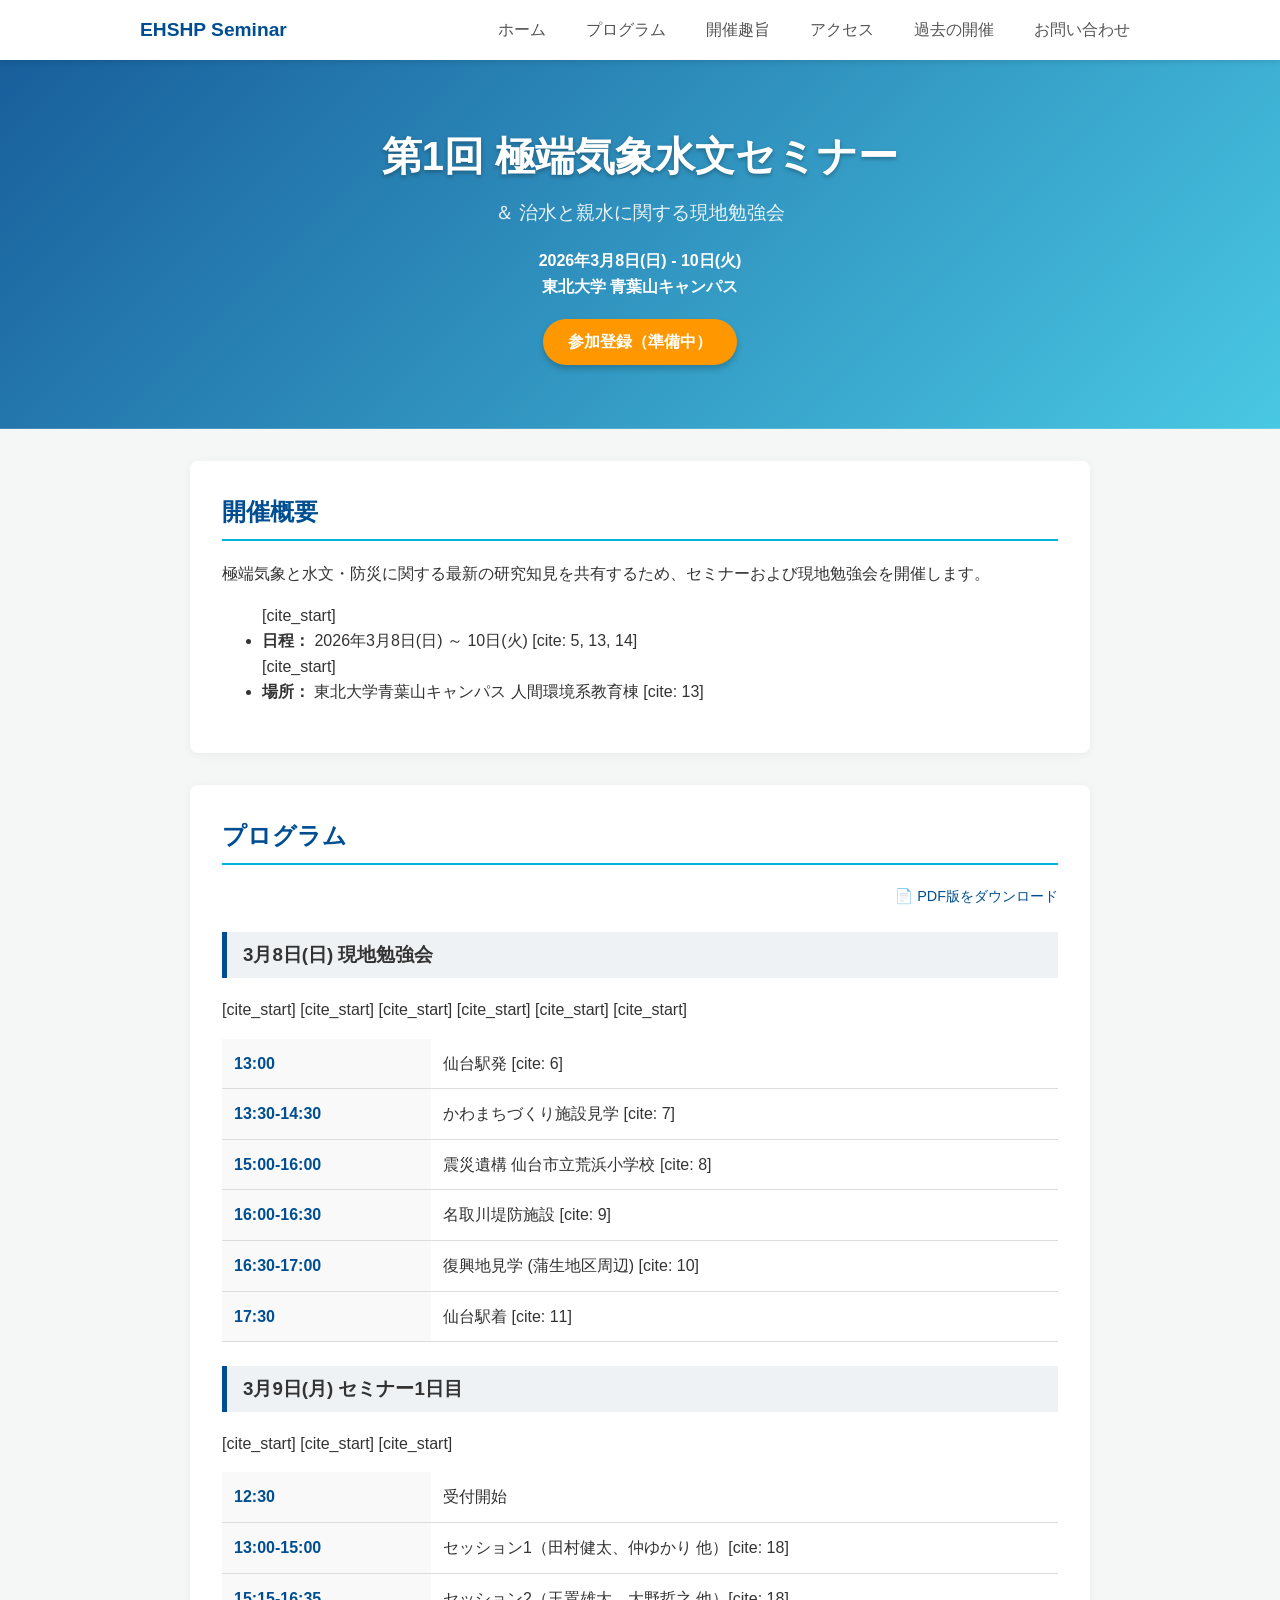
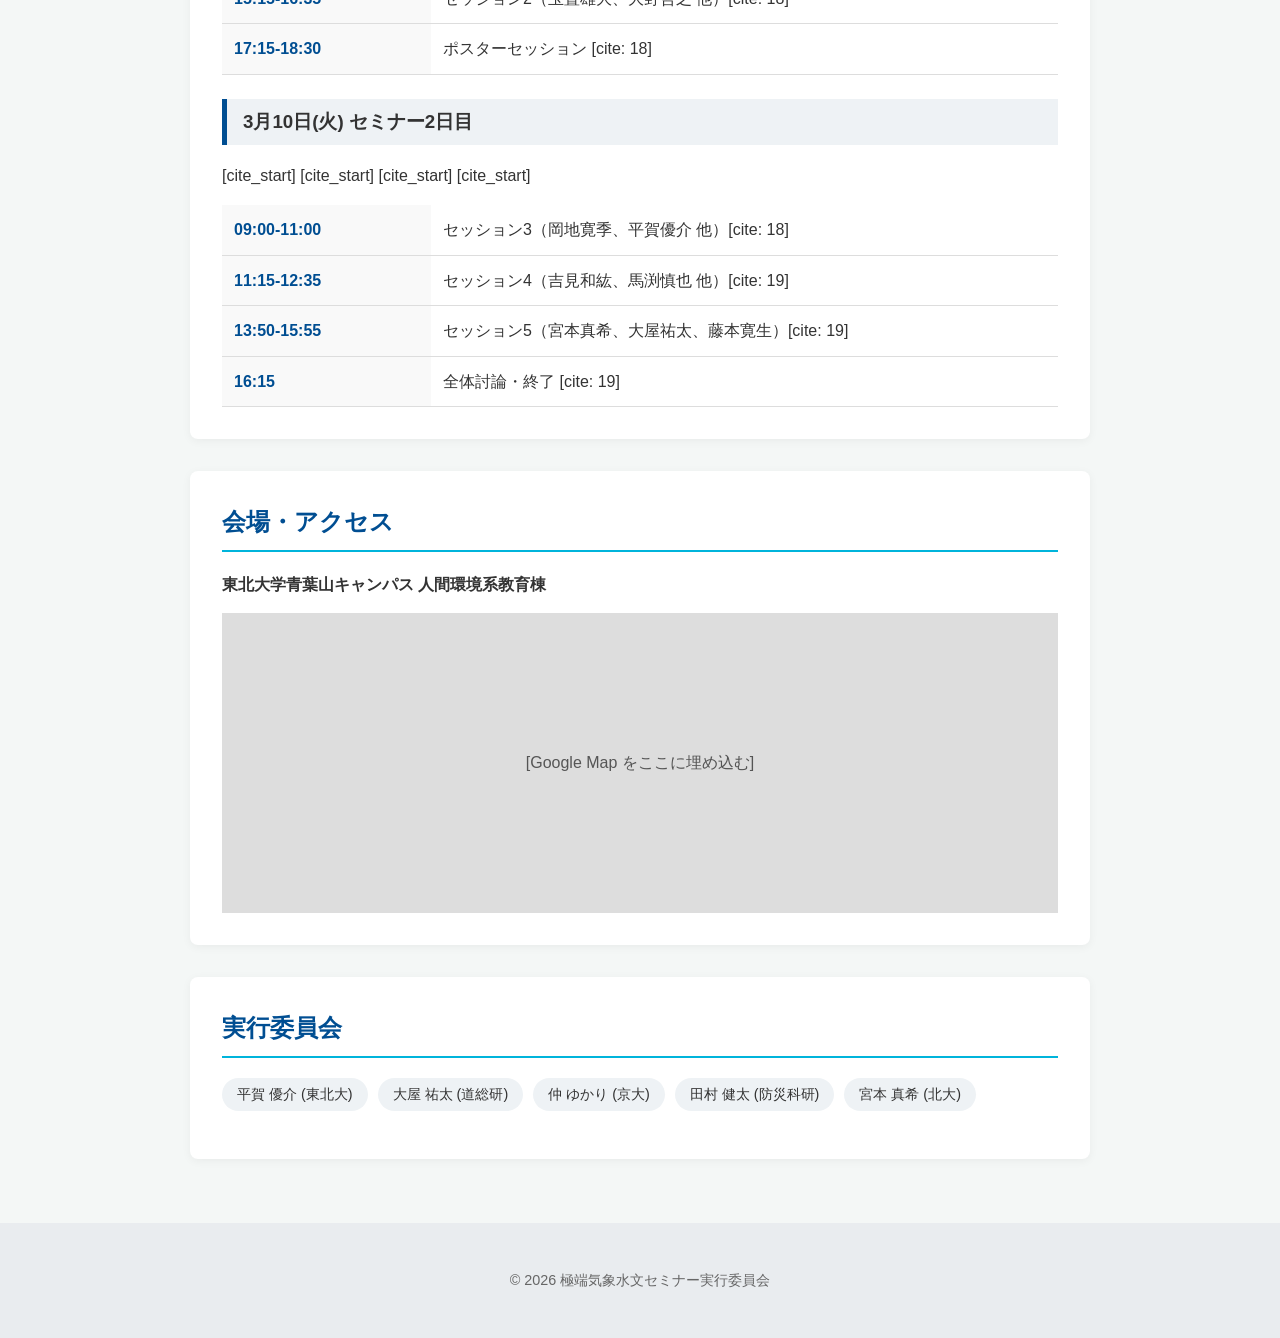
==== index.html @ 2cabe52f "Add files via upload" ====
<!DOCTYPE html>
<html lang="ja">
<head>
    <meta charset="UTF-8">
    <meta name="viewport" content="width=device-width, initial-scale=1.0">
    <title>第1回 極端気象水文セミナー</title>
    <link rel="stylesheet" href="css/style.css">
</head>
<body>

    <nav class="navbar">
        <div class="nav-container">
            <a href="index.html" class="logo">EHSHP Seminar</a>
            <ul class="nav-links">
                <li><a href="index.html">ホーム</a></li>
                <li><a href="#program">プログラム</a></li>
                <li><a href="pages/about.html">開催趣旨</a></li>
                <li><a href="#access">アクセス</a></li>
    		<li><a href="pages/archive.html">過去の開催</a></li> 
		<li><a href="pages/contact.html">お問い合わせ</a></li>
            </ul>
        </div>
    </nav>

    <div class="hero">
        <div class="hero-content">
            <h1>第1回 極端気象水文セミナー</h1>
            <p>＆ 治水と親水に関する現地勉強会</p>
            <div style="margin-top:10px; font-weight:bold;">
                2026年3月8日(日) - 10日(火)<br>
                東北大学 青葉山キャンパス
            </div>
            <a href="#" class="hero-btn">参加登録（準備中）</a>
        </div>
    </div>

    <div class="container">

        <section id="about">
            <h2>開催概要</h2>
            <p>極端気象と水文・防災に関する最新の研究知見を共有するため、セミナーおよび現地勉強会を開催します。</p>
            <ul>
                [cite_start]<li><strong>日程：</strong> 2026年3月8日(日) ～ 10日(火) [cite: 5, 13, 14]</li>
                [cite_start]<li><strong>場所：</strong> 東北大学青葉山キャンパス 人間環境系教育棟 [cite: 13]</li>
            </ul>
        </section>

        <section id="program">
            <h2>プログラム</h2>
            <p style="text-align:right; font-size:0.9rem;"><a href="docs/program.pdf" target="_blank">📄 PDF版をダウンロード</a></p>

            <h3>3月8日(日) 現地勉強会</h3>
            <table class="schedule-table">
                [cite_start]<tr><th>13:00</th><td>仙台駅発 [cite: 6]</td></tr>
                [cite_start]<tr><th>13:30-14:30</th><td>かわまちづくり施設見学 [cite: 7]</td></tr>
                [cite_start]<tr><th>15:00-16:00</th><td>震災遺構 仙台市立荒浜小学校 [cite: 8]</td></tr>
                [cite_start]<tr><th>16:00-16:30</th><td>名取川堤防施設 [cite: 9]</td></tr>
                [cite_start]<tr><th>16:30-17:00</th><td>復興地見学 (蒲生地区周辺) [cite: 10]</td></tr>
                [cite_start]<tr><th>17:30</th><td>仙台駅着 [cite: 11]</td></tr>
            </table>

            <h3>3月9日(月) セミナー1日目</h3>
            <table class="schedule-table">
                <tr><th>12:30</th><td>受付開始</td></tr>
                [cite_start]<tr><th>13:00-15:00</th><td>セッション1（田村健太、仲ゆかり 他）[cite: 18]</td></tr>
                [cite_start]<tr><th>15:15-16:35</th><td>セッション2（玉置雄大、大野哲之 他）[cite: 18]</td></tr>
                [cite_start]<tr><th>17:15-18:30</th><td>ポスターセッション [cite: 18]</td></tr>
            </table>

            <h3>3月10日(火) セミナー2日目</h3>
            <table class="schedule-table">
                [cite_start]<tr><th>09:00-11:00</th><td>セッション3（岡地寛季、平賀優介 他）[cite: 18]</td></tr>
                [cite_start]<tr><th>11:15-12:35</th><td>セッション4（吉見和紘、馬渕慎也 他）[cite: 19]</td></tr>
                [cite_start]<tr><th>13:50-15:55</th><td>セッション5（宮本真希、大屋祐太、藤本寛生）[cite: 19]</td></tr>
                [cite_start]<tr><th>16:15</th><td>全体討論・終了 [cite: 19]</td></tr>
            </table>
        </section>

        <section id="access">
            <h2>会場・アクセス</h2>
            <p><strong>東北大学青葉山キャンパス 人間環境系教育棟</strong></p>
            <div style="background:#ddd; height:300px; display:flex; align-items:center; justify-content:center; color:#555;">
                [Google Map をここに埋め込む]
            </div>
        </section>

        <section id="committee">
            <h2>実行委員会</h2>
            <ul class="committee-list">
                <li>平賀 優介 (東北大)</li>
                <li>大屋 祐太 (道総研)</li>
                <li>仲 ゆかり (京大)</li>
                <li>田村 健太 (防災科研)</li>
                <li>宮本 真希 (北大)</li>
            </ul>
        </section>

    </div>

    <footer>
        <p>&copy; 2026 極端気象水文セミナー実行委員会</p>
    </footer>

</body>
</html>
---- css/style.css ----
@charset "UTF-8";

/* --- 基本設定 (Variables) --- */
:root {
    --primary-color: #004e92; /* 濃い青 */
    --accent-color: #00b4db;  /* 水色 */
    --bg-color: #f4f7f6;      /* 背景グレー */
    --text-color: #333;
    --white: #ffffff;
    --nav-bg: #ffffff;
}

body {
    font-family: "Helvetica Neue", Arial, "Hiragino Kaku Gothic ProN", "Hiragino Sans", Meiryo, sans-serif;
    line-height: 1.6;
    color: var(--text-color);
    background-color: var(--bg-color);
    margin: 0;
    padding: 0;
}

a { color: var(--primary-color); text-decoration: none; transition: 0.3s; }
a:hover { opacity: 0.7; }

/* --- ナビゲーションバー --- */
.navbar {
    background-color: var(--nav-bg);
    box-shadow: 0 2px 5px rgba(0,0,0,0.1);
    position: sticky; /* スクロールしても上についてくる */
    top: 0;
    z-index: 1000;
    padding: 0 1rem;
}
.nav-container {
    max-width: 1000px;
    margin: 0 auto;
    display: flex;
    justify-content: space-between;
    align-items: center;
    height: 60px;
}
.logo {
    font-weight: bold;
    font-size: 1.2rem;
    color: var(--primary-color);
}
.nav-links {
    list-style: none;
    display: flex;
    gap: 20px;
    margin: 0;
    padding: 0;
}
.nav-links li a {
    color: #555;
    font-weight: 500;
    padding: 5px 10px;
}
.nav-links li a:hover {
    color: var(--primary-color);
    background-color: #f0f0f0;
    border-radius: 4px;
}

/* --- ヒーローセクション (トップ画像) --- */
.hero {
    /* 画像がない時はグラデーション、ある時は画像を重ねる設定 */
    background: linear-gradient(135deg, rgba(0,78,146,0.9), rgba(0,180,219,0.7)), url('../images/hero-bg.jpg');
    background-size: cover;
    background-position: center;
    color: var(--white);
    padding: 4rem 1rem;
    text-align: center;
    margin-bottom: 2rem;
}
.hero h1 {
    margin: 0;
    font-size: 2.5rem;
    text-shadow: 0 2px 4px rgba(0,0,0,0.3);
}
.hero p {
    font-size: 1.2rem;
    margin-top: 10px;
    opacity: 0.9;
}
.hero-btn {
    display: inline-block;
    margin-top: 20px;
    padding: 10px 25px;
    background-color: #ff9800; /* 目立つオレンジ */
    color: white;
    font-weight: bold;
    border-radius: 50px;
    box-shadow: 0 4px 6px rgba(0,0,0,0.2);
}
.hero-btn:hover {
    background-color: #e68900;
    color: white;
    transform: translateY(-2px);
}

/* --- コンテナ (本文幅制限) --- */
.container {
    max-width: 900px;
    margin: 0 auto;
    padding: 0 1rem 2rem 1rem;
}

/* --- セクション共通 --- */
section {
    background: var(--white);
    border-radius: 8px;
    padding: 2rem;
    margin-bottom: 2rem;
    box-shadow: 0 2px 10px rgba(0,0,0,0.05);
}
h2 {
    color: var(--primary-color);
    border-bottom: 2px solid var(--accent-color);
    padding-bottom: 0.5rem;
    margin-top: 0;
}
h3 {
    margin-top: 1.5rem;
    background-color: #eef2f5;
    padding: 0.5rem 1rem;
    border-left: 5px solid var(--primary-color);
}

/* --- テーブル類 --- */
.schedule-table {
    width: 100%;
    border-collapse: collapse;
    margin-top: 1rem;
}
.schedule-table th, .schedule-table td {
    padding: 12px;
    border-bottom: 1px solid #ddd;
    text-align: left;
}
.schedule-table th {
    width: 25%;
    background-color: #f9f9f9;
    color: var(--primary-color);
}
.break-row {
    background-color: #fff8e1;
    text-align: center;
    font-size: 0.9rem;
    color: #8a6d3b;
}
.break-row td { text-align: center; }

/* --- その他リスト --- */
.committee-list {
    display: flex;
    flex-wrap: wrap;
    gap: 10px;
    padding: 0;
    list-style: none;
}
.committee-list li {
    background: #eef2f5;
    padding: 5px 15px;
    border-radius: 20px;
    font-size: 0.9rem;
}

/* --- フッター --- */
footer {
    text-align: center;
    padding: 2rem;
    font-size: 0.9rem;
    color: #666;
    background-color: #e9ecef;
    margin-top: auto;
}

/* --- スマホ対応 --- */
@media (max-width: 600px) {
    .nav-container { flex-direction: column; height: auto; padding: 10px; }
    .nav-links { gap: 10px; flex-wrap: wrap; justify-content: center; margin-top: 10px; }
    .hero h1 { font-size: 1.8rem; }
    .schedule-table th, .schedule-table td { display: block; width: 100%; }
    .schedule-table th { background: transparent; padding-bottom: 0; color: var(--accent-color); }
}
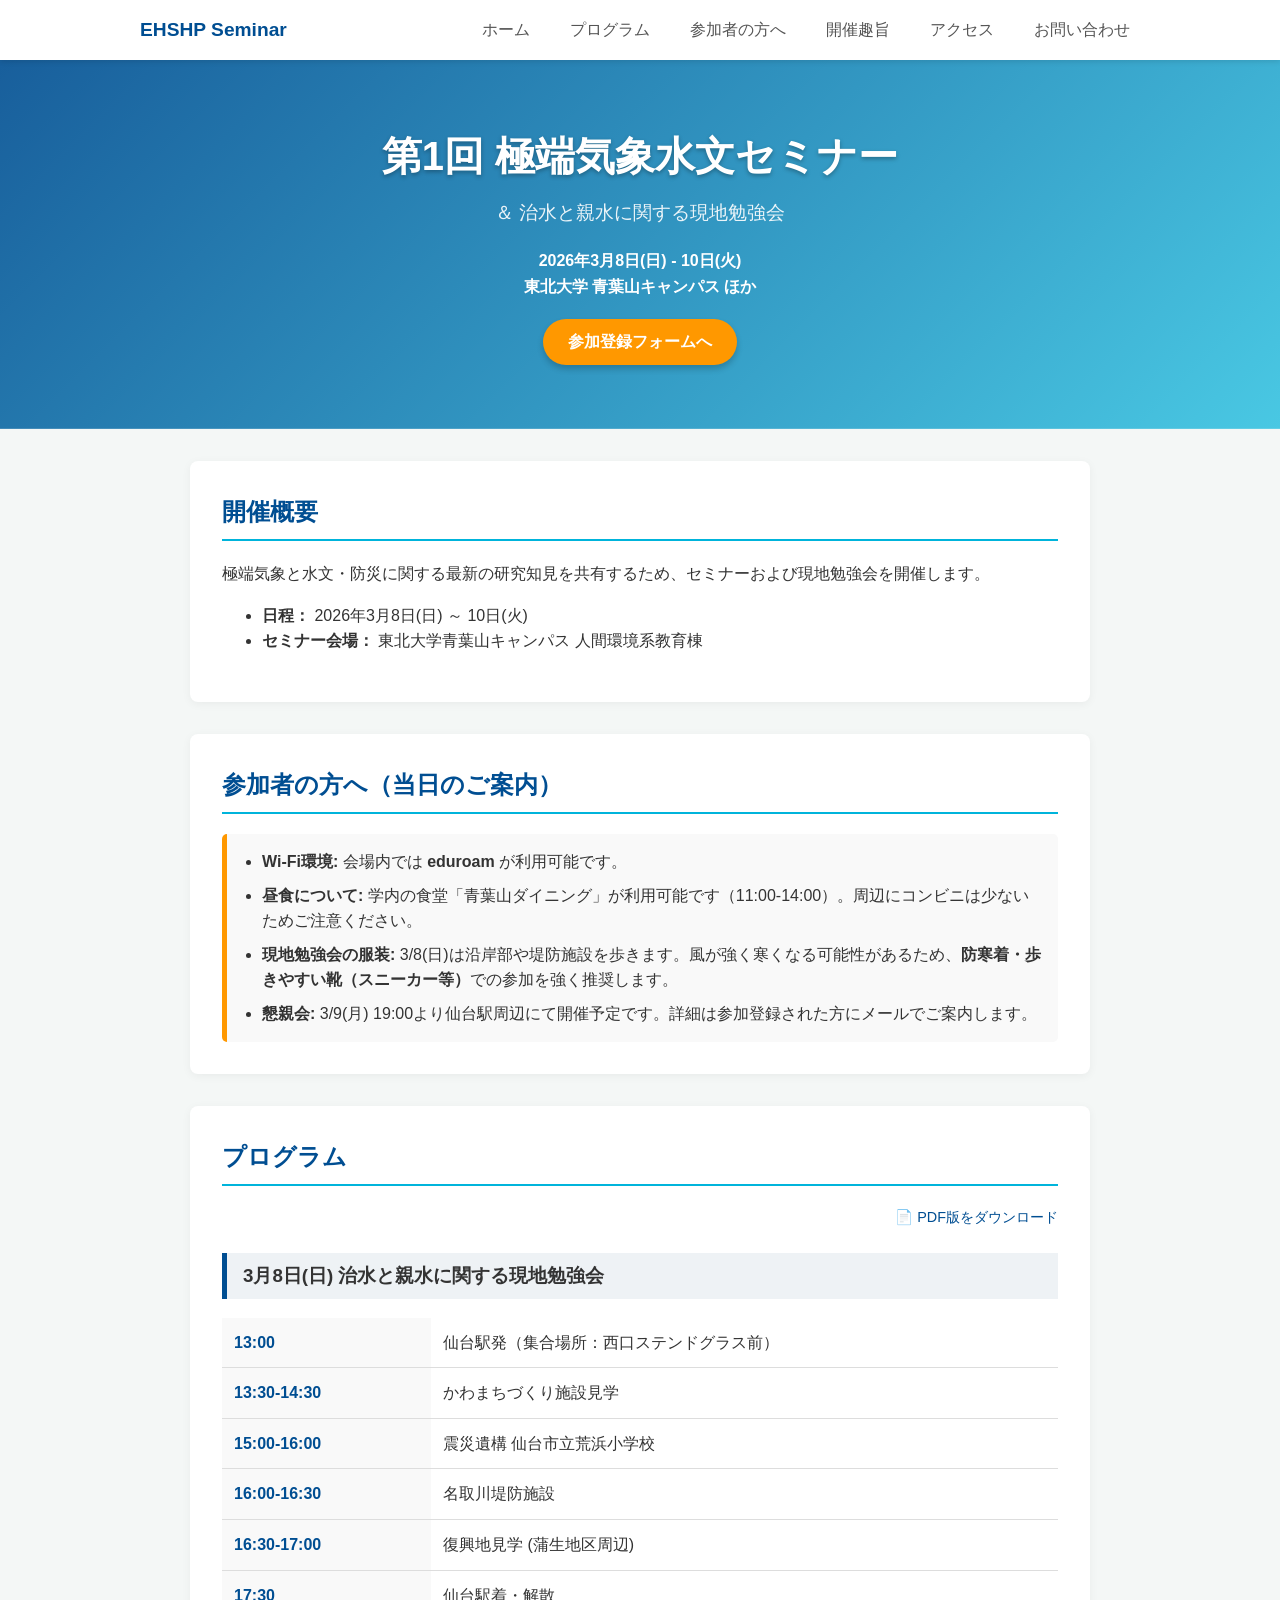
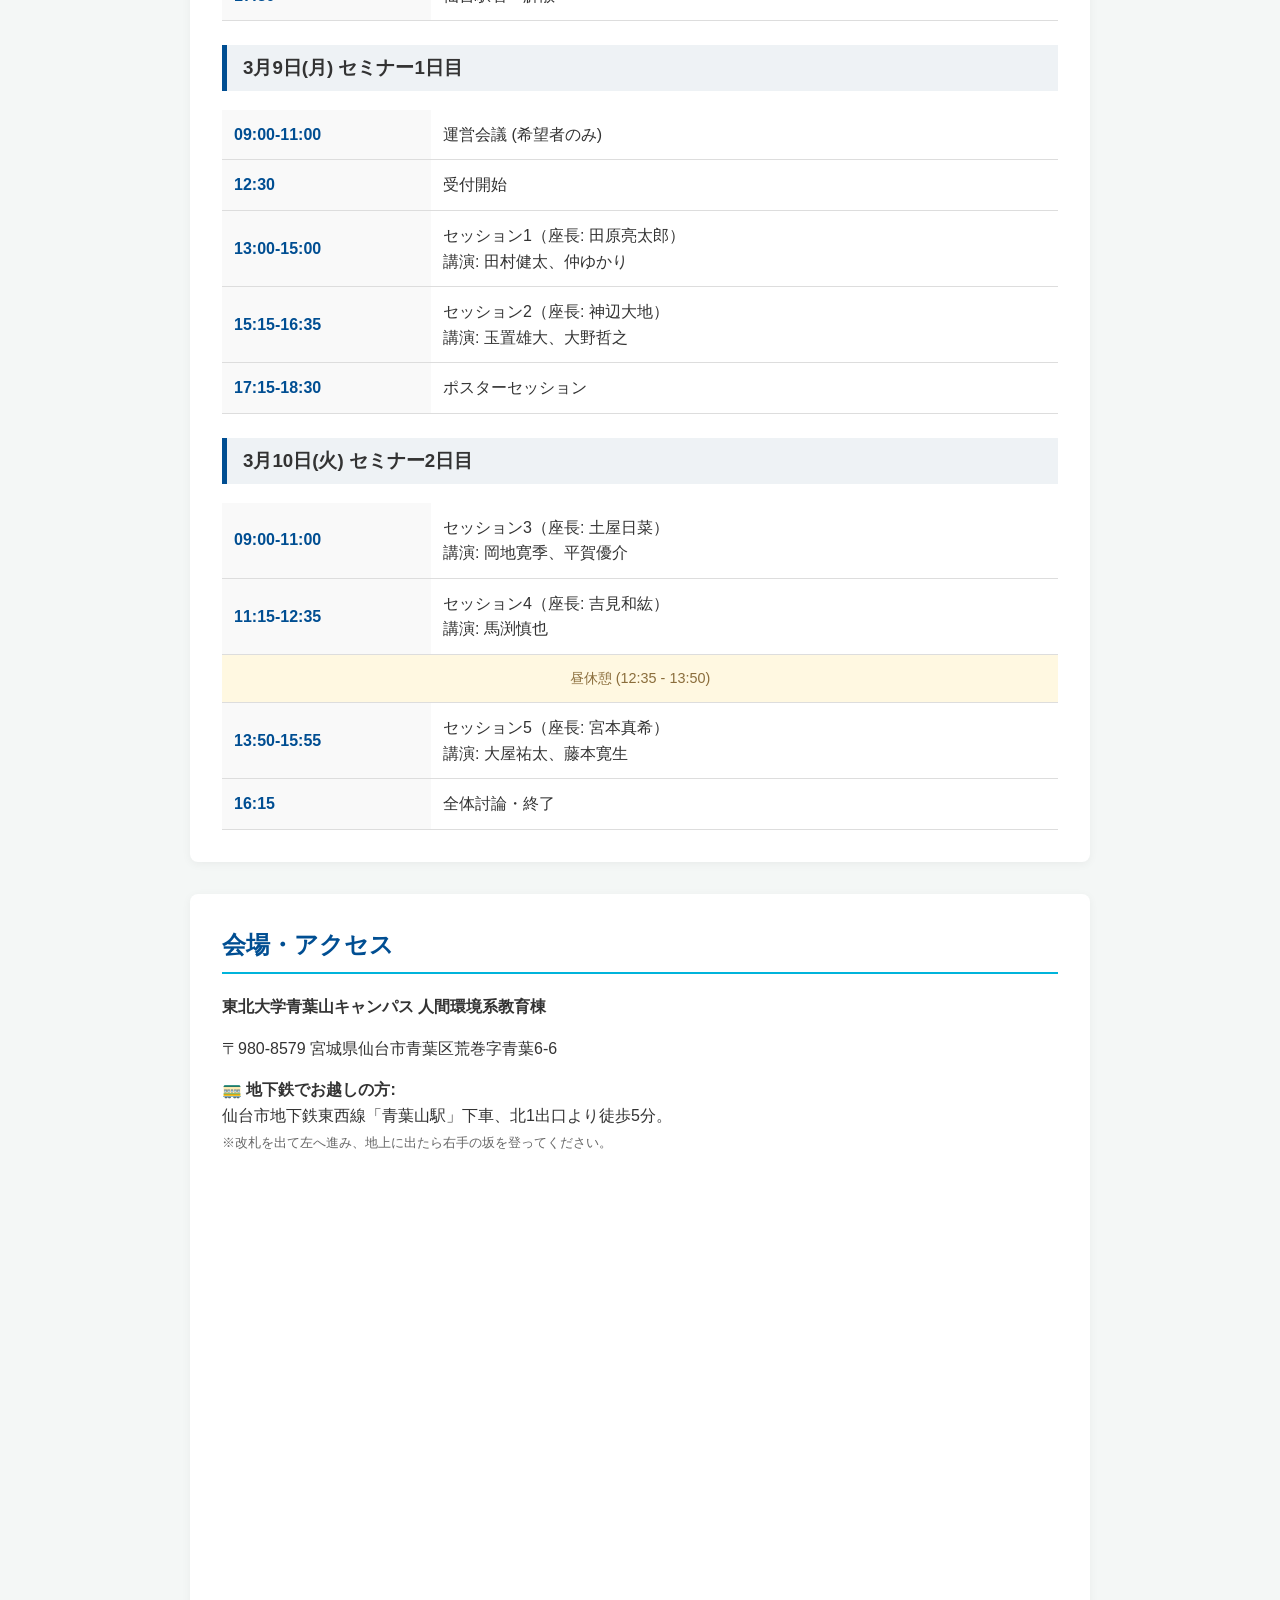
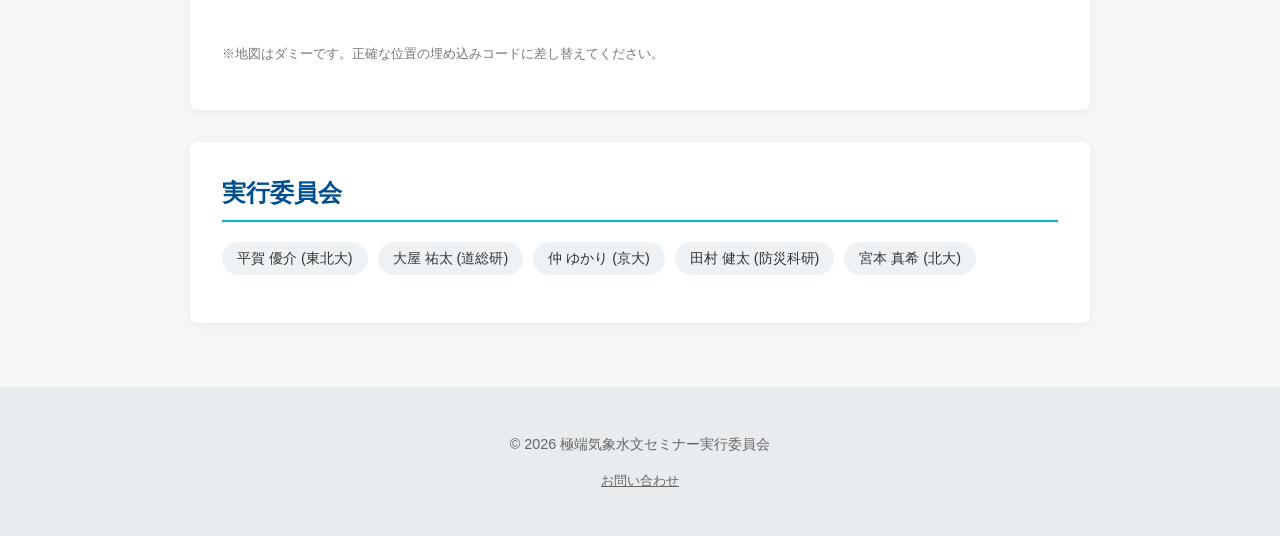
==== commit 28bd192a: "Add files via upload" ====
--- a/index.html
+++ b/index.html
@@ -4,6 +4,7 @@
     <meta charset="UTF-8">
     <meta name="viewport" content="width=device-width, initial-scale=1.0">
     <title>第1回 極端気象水文セミナー</title>
+    <meta name="robots" content="noindex, nofollow">
     <link rel="stylesheet" href="css/style.css">
 </head>
 <body>
@@ -14,10 +15,9 @@
             <ul class="nav-links">
                 <li><a href="index.html">ホーム</a></li>
                 <li><a href="#program">プログラム</a></li>
-                <li><a href="pages/about.html">開催趣旨</a></li>
+                <li><a href="#info">参加者の方へ</a></li> <li><a href="pages/about.html">開催趣旨</a></li>
                 <li><a href="#access">アクセス</a></li>
-    		<li><a href="pages/archive.html">過去の開催</a></li> 
-		<li><a href="pages/contact.html">お問い合わせ</a></li>
+                <li><a href="pages/contact.html">お問い合わせ</a></li>
             </ul>
         </div>
     </nav>
@@ -28,9 +28,9 @@
             <p>＆ 治水と親水に関する現地勉強会</p>
             <div style="margin-top:10px; font-weight:bold;">
                 2026年3月8日(日) - 10日(火)<br>
-                東北大学 青葉山キャンパス
+                東北大学 青葉山キャンパス ほか
             </div>
-            <a href="#" class="hero-btn">参加登録（準備中）</a>
+            <a href="#" class="hero-btn">参加登録フォームへ</a>
         </div>
     </div>
 
@@ -40,48 +40,72 @@
             <h2>開催概要</h2>
             <p>極端気象と水文・防災に関する最新の研究知見を共有するため、セミナーおよび現地勉強会を開催します。</p>
             <ul>
-                [cite_start]<li><strong>日程：</strong> 2026年3月8日(日) ～ 10日(火) [cite: 5, 13, 14]</li>
-                [cite_start]<li><strong>場所：</strong> 東北大学青葉山キャンパス 人間環境系教育棟 [cite: 13]</li>
+                <li><strong>日程：</strong> 2026年3月8日(日) ～ 10日(火)</li>
+                <li><strong>セミナー会場：</strong> 東北大学青葉山キャンパス 人間環境系教育棟</li>
             </ul>
+        </section>
+
+        <section id="info">
+            <h2>参加者の方へ（当日のご案内）</h2>
+            <div style="background-color: #f9f9f9; padding: 15px; border-radius: 5px; border-left: 5px solid #ff9800;">
+                <ul style="margin: 0; padding-left: 20px;">
+                    <li style="margin-bottom: 8px;"><strong>Wi-Fi環境:</strong> 会場内では <strong>eduroam</strong> が利用可能です。</li>
+                    <li style="margin-bottom: 8px;"><strong>昼食について:</strong> 学内の食堂「青葉山ダイニング」が利用可能です（11:00-14:00）。周辺にコンビニは少ないためご注意ください。</li>
+                    <li style="margin-bottom: 8px;"><strong>現地勉強会の服装:</strong> 3/8(日)は沿岸部や堤防施設を歩きます。風が強く寒くなる可能性があるため、<strong>防寒着・歩きやすい靴（スニーカー等）</strong>での参加を強く推奨します。</li>
+                    <li style="margin-bottom: 0;"><strong>懇親会:</strong> 3/9(月) 19:00より仙台駅周辺にて開催予定です。詳細は参加登録された方にメールでご案内します。</li>
+                </ul>
+            </div>
         </section>
 
         <section id="program">
             <h2>プログラム</h2>
             <p style="text-align:right; font-size:0.9rem;"><a href="docs/program.pdf" target="_blank">📄 PDF版をダウンロード</a></p>
 
-            <h3>3月8日(日) 現地勉強会</h3>
+            <h3>3月8日(日) 治水と親水に関する現地勉強会</h3>
             <table class="schedule-table">
-                [cite_start]<tr><th>13:00</th><td>仙台駅発 [cite: 6]</td></tr>
-                [cite_start]<tr><th>13:30-14:30</th><td>かわまちづくり施設見学 [cite: 7]</td></tr>
-                [cite_start]<tr><th>15:00-16:00</th><td>震災遺構 仙台市立荒浜小学校 [cite: 8]</td></tr>
-                [cite_start]<tr><th>16:00-16:30</th><td>名取川堤防施設 [cite: 9]</td></tr>
-                [cite_start]<tr><th>16:30-17:00</th><td>復興地見学 (蒲生地区周辺) [cite: 10]</td></tr>
-                [cite_start]<tr><th>17:30</th><td>仙台駅着 [cite: 11]</td></tr>
+                <tr><th>13:00</th><td>仙台駅発（集合場所：西口ステンドグラス前）</td></tr>
+                <tr><th>13:30-14:30</th><td>かわまちづくり施設見学</td></tr>
+                <tr><th>15:00-16:00</th><td>震災遺構 仙台市立荒浜小学校</td></tr>
+                <tr><th>16:00-16:30</th><td>名取川堤防施設</td></tr>
+                <tr><th>16:30-17:00</th><td>復興地見学 (蒲生地区周辺)</td></tr>
+                <tr><th>17:30</th><td>仙台駅着・解散</td></tr>
             </table>
 
             <h3>3月9日(月) セミナー1日目</h3>
             <table class="schedule-table">
+                <tr><th>09:00-11:00</th><td>運営会議 (希望者のみ)</td></tr>
                 <tr><th>12:30</th><td>受付開始</td></tr>
-                [cite_start]<tr><th>13:00-15:00</th><td>セッション1（田村健太、仲ゆかり 他）[cite: 18]</td></tr>
-                [cite_start]<tr><th>15:15-16:35</th><td>セッション2（玉置雄大、大野哲之 他）[cite: 18]</td></tr>
-                [cite_start]<tr><th>17:15-18:30</th><td>ポスターセッション [cite: 18]</td></tr>
+                <tr><th>13:00-15:00</th><td>セッション1（座長: 田原亮太郎）<br><span class="speaker">講演: 田村健太、仲ゆかり</span></td></tr>
+                <tr><th>15:15-16:35</th><td>セッション2（座長: 神辺大地）<br><span class="speaker">講演: 玉置雄大、大野哲之</span></td></tr>
+                <tr><th>17:15-18:30</th><td>ポスターセッション</td></tr>
             </table>
 
             <h3>3月10日(火) セミナー2日目</h3>
             <table class="schedule-table">
-                [cite_start]<tr><th>09:00-11:00</th><td>セッション3（岡地寛季、平賀優介 他）[cite: 18]</td></tr>
-                [cite_start]<tr><th>11:15-12:35</th><td>セッション4（吉見和紘、馬渕慎也 他）[cite: 19]</td></tr>
-                [cite_start]<tr><th>13:50-15:55</th><td>セッション5（宮本真希、大屋祐太、藤本寛生）[cite: 19]</td></tr>
-                [cite_start]<tr><th>16:15</th><td>全体討論・終了 [cite: 19]</td></tr>
+                <tr><th>09:00-11:00</th><td>セッション3（座長: 土屋日菜）<br><span class="speaker">講演: 岡地寛季、平賀優介</span></td></tr>
+                <tr><th>11:15-12:35</th><td>セッション4（座長: 吉見和紘）<br><span class="speaker">講演: 馬渕慎也</span></td></tr>
+                <tr class="break-row"><td colspan="2">昼休憩 (12:35 - 13:50)</td></tr>
+                <tr><th>13:50-15:55</th><td>セッション5（座長: 宮本真希）<br><span class="speaker">講演: 大屋祐太、藤本寛生</span></td></tr>
+                <tr><th>16:15</th><td>全体討論・終了</td></tr>
             </table>
         </section>
 
         <section id="access">
             <h2>会場・アクセス</h2>
             <p><strong>東北大学青葉山キャンパス 人間環境系教育棟</strong></p>
-            <div style="background:#ddd; height:300px; display:flex; align-items:center; justify-content:center; color:#555;">
-                [Google Map をここに埋め込む]
+            <p>〒980-8579 宮城県仙台市青葉区荒巻字青葉6-6</p>
+            
+            <div style="margin-bottom: 15px;">
+                <strong>🚃 地下鉄でお越しの方:</strong><br>
+                仙台市地下鉄東西線「青葉山駅」下車、北1出口より徒歩5分。<br>
+                <small style="color:#666;">※改札を出て左へ進み、地上に出たら右手の坂を登ってください。</small>
             </div>
+
+            <div style="position: relative; padding-bottom: 56.25%; height: 0; overflow: hidden; border-radius:8px;">
+                <iframe src="https://www.google.com/maps/embed?pb=!1m18!1m12!1m3!1d3132.860166299839!2d140.835!3d38.255!2m3!1f0!2f0!3f0!3m2!1i1024!2i768!4f13.1!3m3!1m2!1s0x5f8a28160c8b6b2f%3A0x1234567890abcdef!2z5p2x5YyX5aSn5a2m!5e0!3m2!1sja!2sjp!4v1600000000000!5m2!1sja!2sjp" 
+                width="100%" height="100%" style="border:0; position: absolute; top: 0; left: 0;" allowfullscreen="" loading="lazy"></iframe>
+            </div>
+            <p style="font-size:0.8rem; color:#777; margin-top:5px;">※地図はダミーです。正確な位置の埋め込みコードに差し替えてください。</p>
         </section>
 
         <section id="committee">
@@ -99,6 +123,9 @@
 
     <footer>
         <p>&copy; 2026 極端気象水文セミナー実行委員会</p>
+        <p style="font-size:0.8rem; margin-top:5px;">
+            <a href="pages/contact.html" style="color:#666; text-decoration:underline;">お問い合わせ</a>
+        </p>
     </footer>
 
 </body>
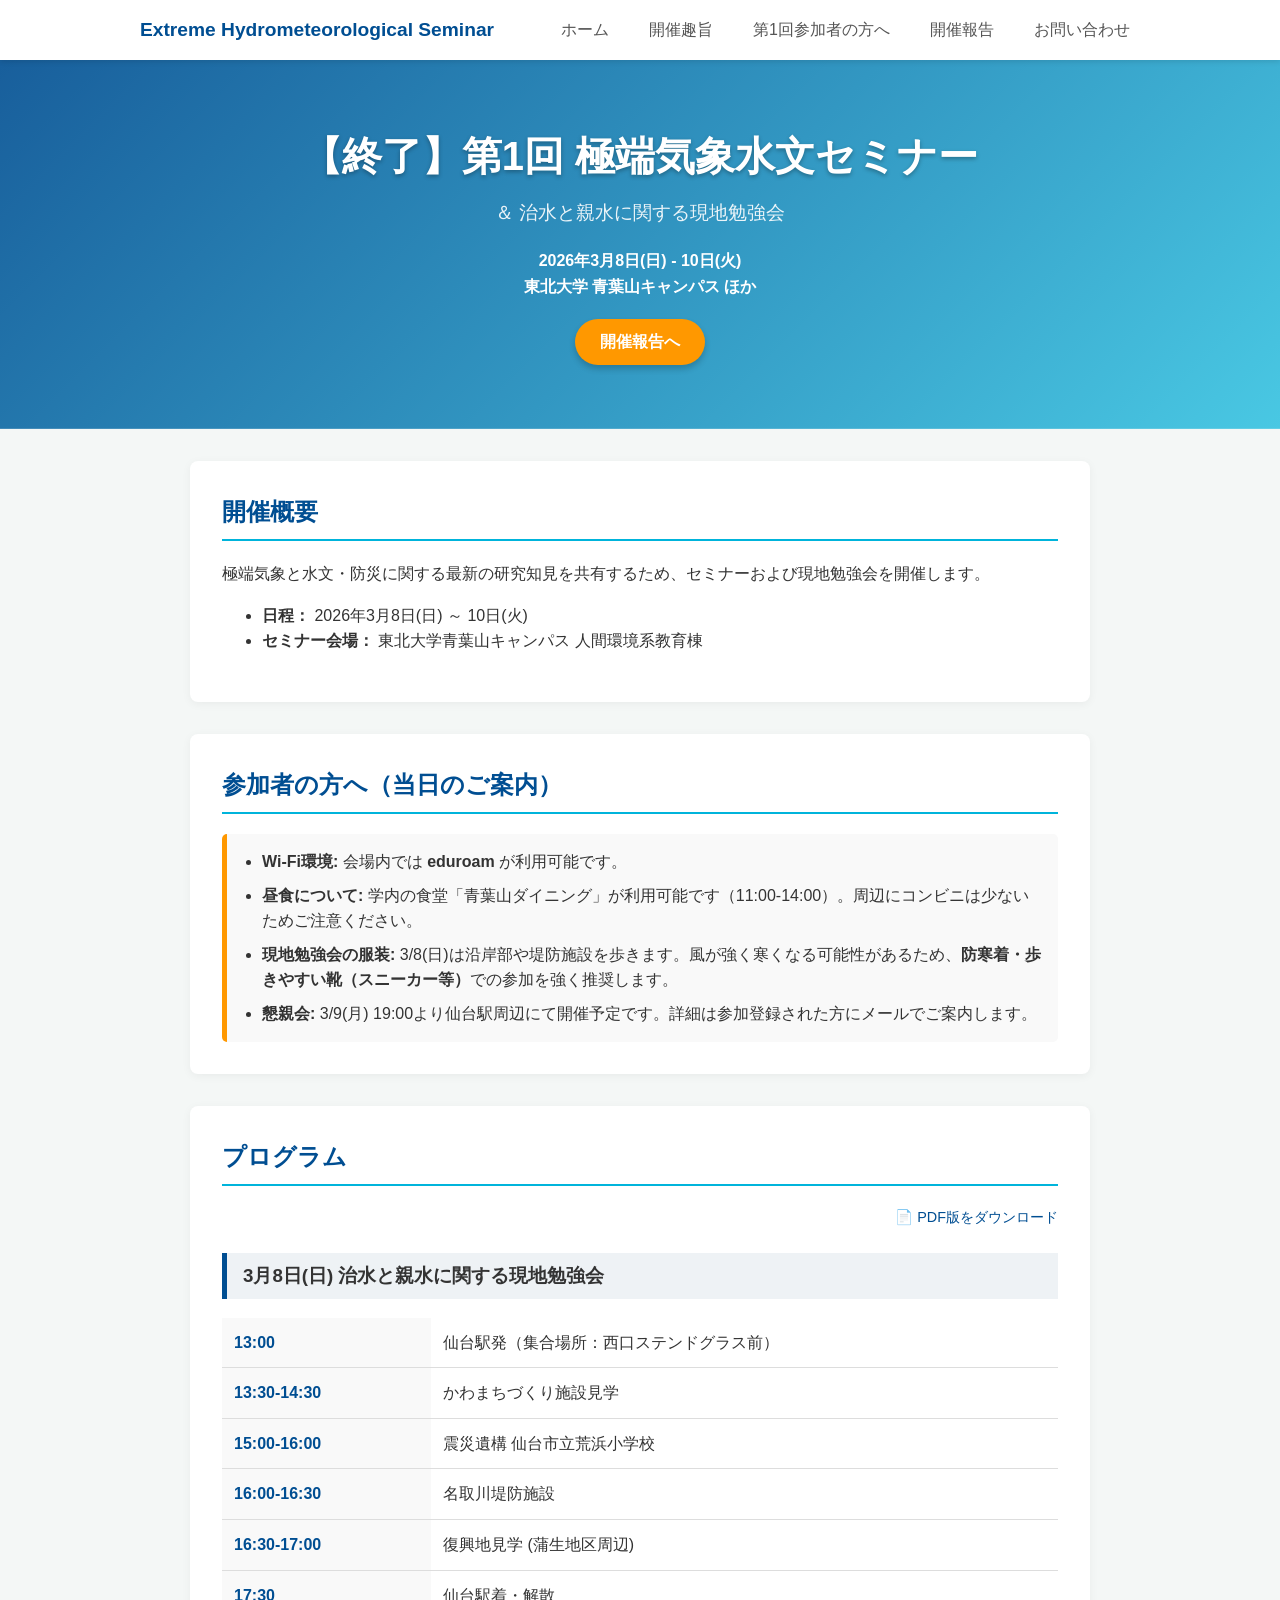
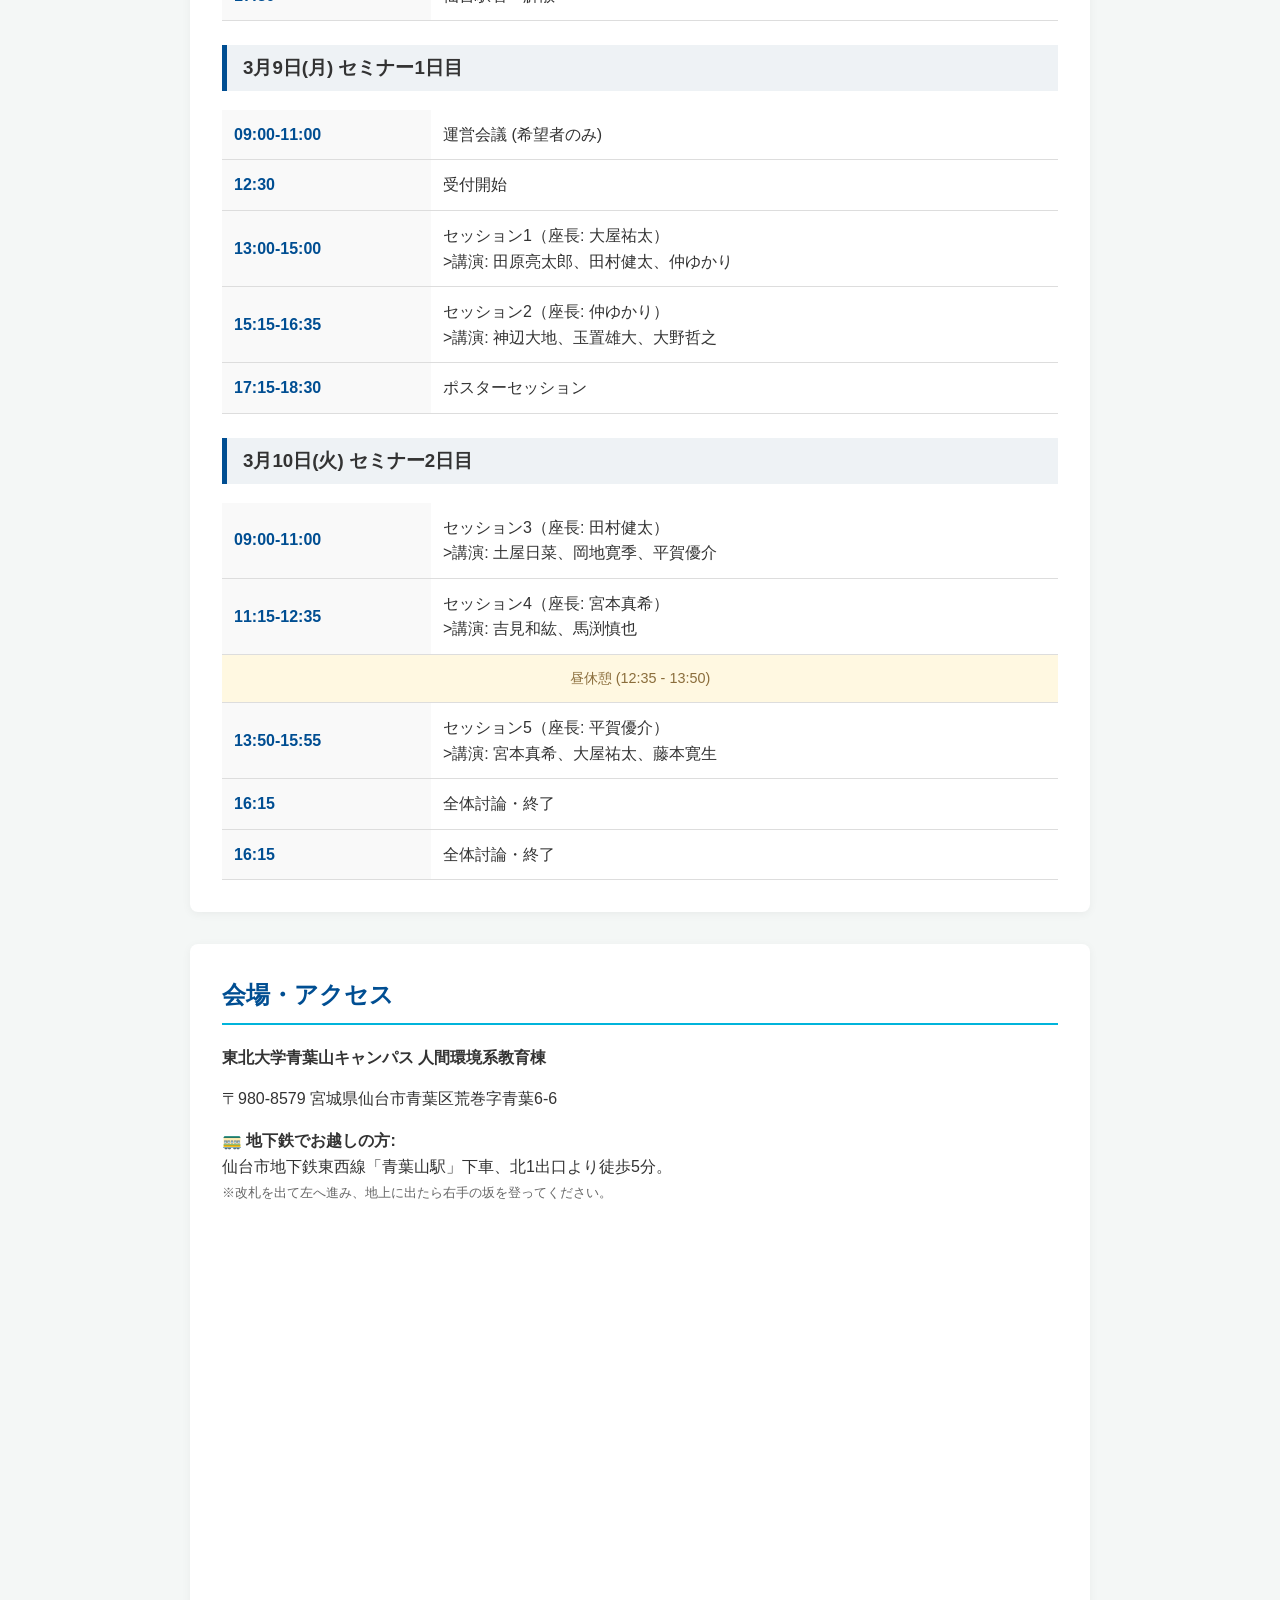
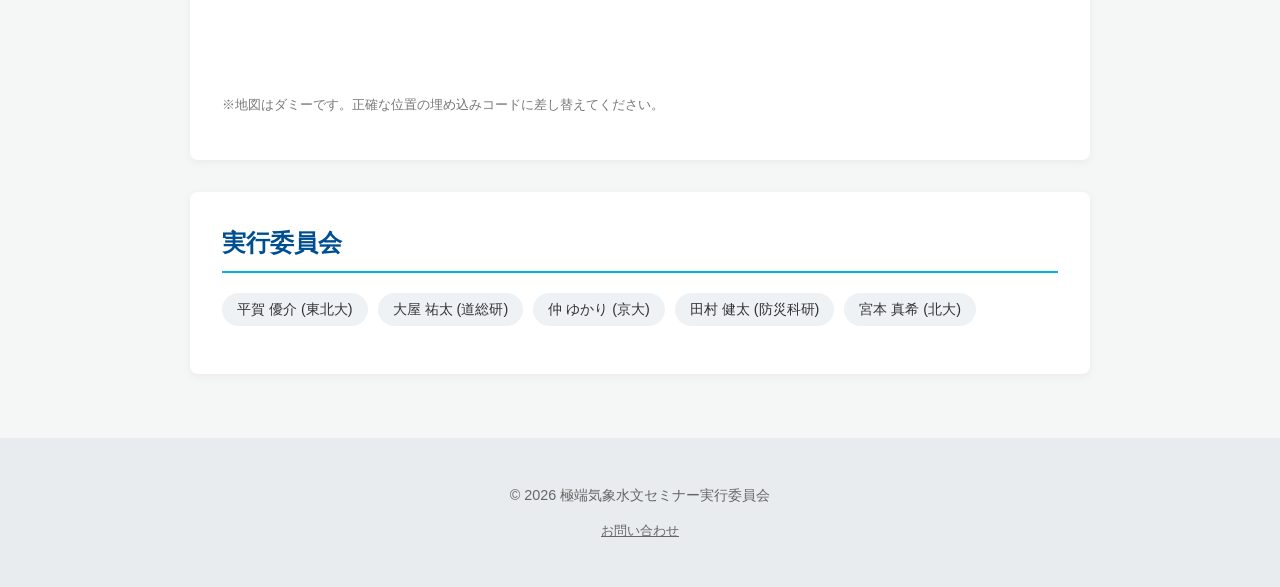
==== commit 5058ee7f: "Add files via upload" ====
--- a/index.html
+++ b/index.html
@@ -9,7 +9,7 @@
 </head>
 <body>
 
-    <nav class="navbar">
+<!--    <nav class="navbar">
         <div class="nav-container">
             <a href="index.html" class="logo">EHSHP Seminar</a>
             <ul class="nav-links">
@@ -20,17 +20,44 @@
                 <li><a href="pages/contact.html">お問い合わせ</a></li>
             </ul>
         </div>
-    </nav>
+    </nav> -->
+    <nav class="navbar">
+    <div class="nav-container">
+        <a href="index.html" class="logo">Extreme Hydrometeorological Seminar</a>
+        <ul class="nav-links">
+        <li><a href="index.html">ホーム</a></li>
+	<li><a href="pages/about.html">開催趣旨</a></li>
+	<li class="dropdown">
+            <a href="#" class="dropbtn">第1回参加者の方へ</a>
+            <div class="dropdown-content">
+	        <a href="#info">当日のご案内</a>
+		<a href="#program">プログラム</a>
+                <a href="#access">アクセス</a>
+            </div>
+        </li>
+        
+        <li class="dropdown">
+            <a href="pages/archive.html" class="dropbtn">開催報告</a>
+            <div class="dropdown-content">
+                <a href="pages/report_vol1.html">第1回 (2025年度)</a>
+                <a href="#">第2回 (準備中)</a>
+            </div>
+        </li>
+        <li><a href="pages/contact.html">お問い合わせ</a></li>
+    </ul>
+    </div>
+</nav>
+
 
     <div class="hero">
         <div class="hero-content">
-            <h1>第1回 極端気象水文セミナー</h1>
+            <h1>【終了】第1回 極端気象水文セミナー</h1>
             <p>＆ 治水と親水に関する現地勉強会</p>
             <div style="margin-top:10px; font-weight:bold;">
                 2026年3月8日(日) - 10日(火)<br>
                 東北大学 青葉山キャンパス ほか
             </div>
-            <a href="#" class="hero-btn">参加登録フォームへ</a>
+            <a href="pages/report_vol1.html" class="hero-btn">開催報告へ</a>
         </div>
     </div>
 
@@ -75,18 +102,19 @@
             <table class="schedule-table">
                 <tr><th>09:00-11:00</th><td>運営会議 (希望者のみ)</td></tr>
                 <tr><th>12:30</th><td>受付開始</td></tr>
-                <tr><th>13:00-15:00</th><td>セッション1（座長: 田原亮太郎）<br><span class="speaker">講演: 田村健太、仲ゆかり</span></td></tr>
-                <tr><th>15:15-16:35</th><td>セッション2（座長: 神辺大地）<br><span class="speaker">講演: 玉置雄大、大野哲之</span></td></tr>
+                <tr><th>13:00-15:00</th><td>セッション1（座長: 大屋祐太）<br><span class="speaker">>講演: 田原亮太郎、田村健太、仲ゆかり</span></td></tr>
+                <tr><th>15:15-16:35</th><td>セッション2（座長: 仲ゆかり）<br><span class="speaker">>講演: 神辺大地、玉置雄大、大野哲之</span></td></tr>
                 <tr><th>17:15-18:30</th><td>ポスターセッション</td></tr>
             </table>
 
             <h3>3月10日(火) セミナー2日目</h3>
             <table class="schedule-table">
-                <tr><th>09:00-11:00</th><td>セッション3（座長: 土屋日菜）<br><span class="speaker">講演: 岡地寛季、平賀優介</span></td></tr>
-                <tr><th>11:15-12:35</th><td>セッション4（座長: 吉見和紘）<br><span class="speaker">講演: 馬渕慎也</span></td></tr>
+                <tr><th>09:00-11:00</th><td>セッション3（座長: 田村健太）<br><span class="speaker">>講演: 土屋日菜、岡地寛季、平賀優介</span></td></tr>
+                <tr><th>11:15-12:35</th><td>セッション4（座長: 宮本真希）<br><span class="speaker">>講演: 吉見和紘、馬渕慎也</span></td></tr>
                 <tr class="break-row"><td colspan="2">昼休憩 (12:35 - 13:50)</td></tr>
-                <tr><th>13:50-15:55</th><td>セッション5（座長: 宮本真希）<br><span class="speaker">講演: 大屋祐太、藤本寛生</span></td></tr>
+                <tr><th>13:50-15:55</th><td>セッション5（座長: 平賀優介）<br><span class="speaker">>講演: 宮本真希、大屋祐太、藤本寛生</span></td></tr>
                 <tr><th>16:15</th><td>全体討論・終了</td></tr>
+<tr><th>16:15</th><td>全体討論・終了</td></tr>
             </table>
         </section>
 
--- a/css/style.css
+++ b/css/style.css
@@ -184,3 +184,40 @@
     .schedule-table th, .schedule-table td { display: block; width: 100%; }
     .schedule-table th { background: transparent; padding-bottom: 0; color: var(--accent-color); }
 }
+
+/* --- ドロップダウンメニューのスタイル --- */
+/* 親メニューのリスト項目 */
+.dropdown {
+    position: relative;
+    display: inline-block;
+}
+
+/* ドロップダウンの中身（初期状態は非表示にする） */
+.dropdown-content {
+    display: none;
+    position: absolute;
+    background-color: #f9f9f9;
+    min-width: 160px;
+    box-shadow: 0px 8px 16px 0px rgba(0,0,0,0.2);
+    z-index: 100; /* 他の要素より手前に表示させる */
+}
+
+/* ドロップダウン内のリンクのデザイン */
+.dropdown-content a {
+    color: #333;
+    padding: 12px 16px;
+    text-decoration: none;
+    display: block;
+    font-size: 0.9em;
+}
+
+/* ドロップダウン内のリンクにカーソルを乗せた時の背景色 */
+.dropdown-content a:hover {
+    background-color: #ddd;
+}
+
+/* 親メニュー（開催報告）にカーソルを乗せたら、中身を表示する */
+.dropdown:hover .dropdown-content {
+    display: block;
+}
+
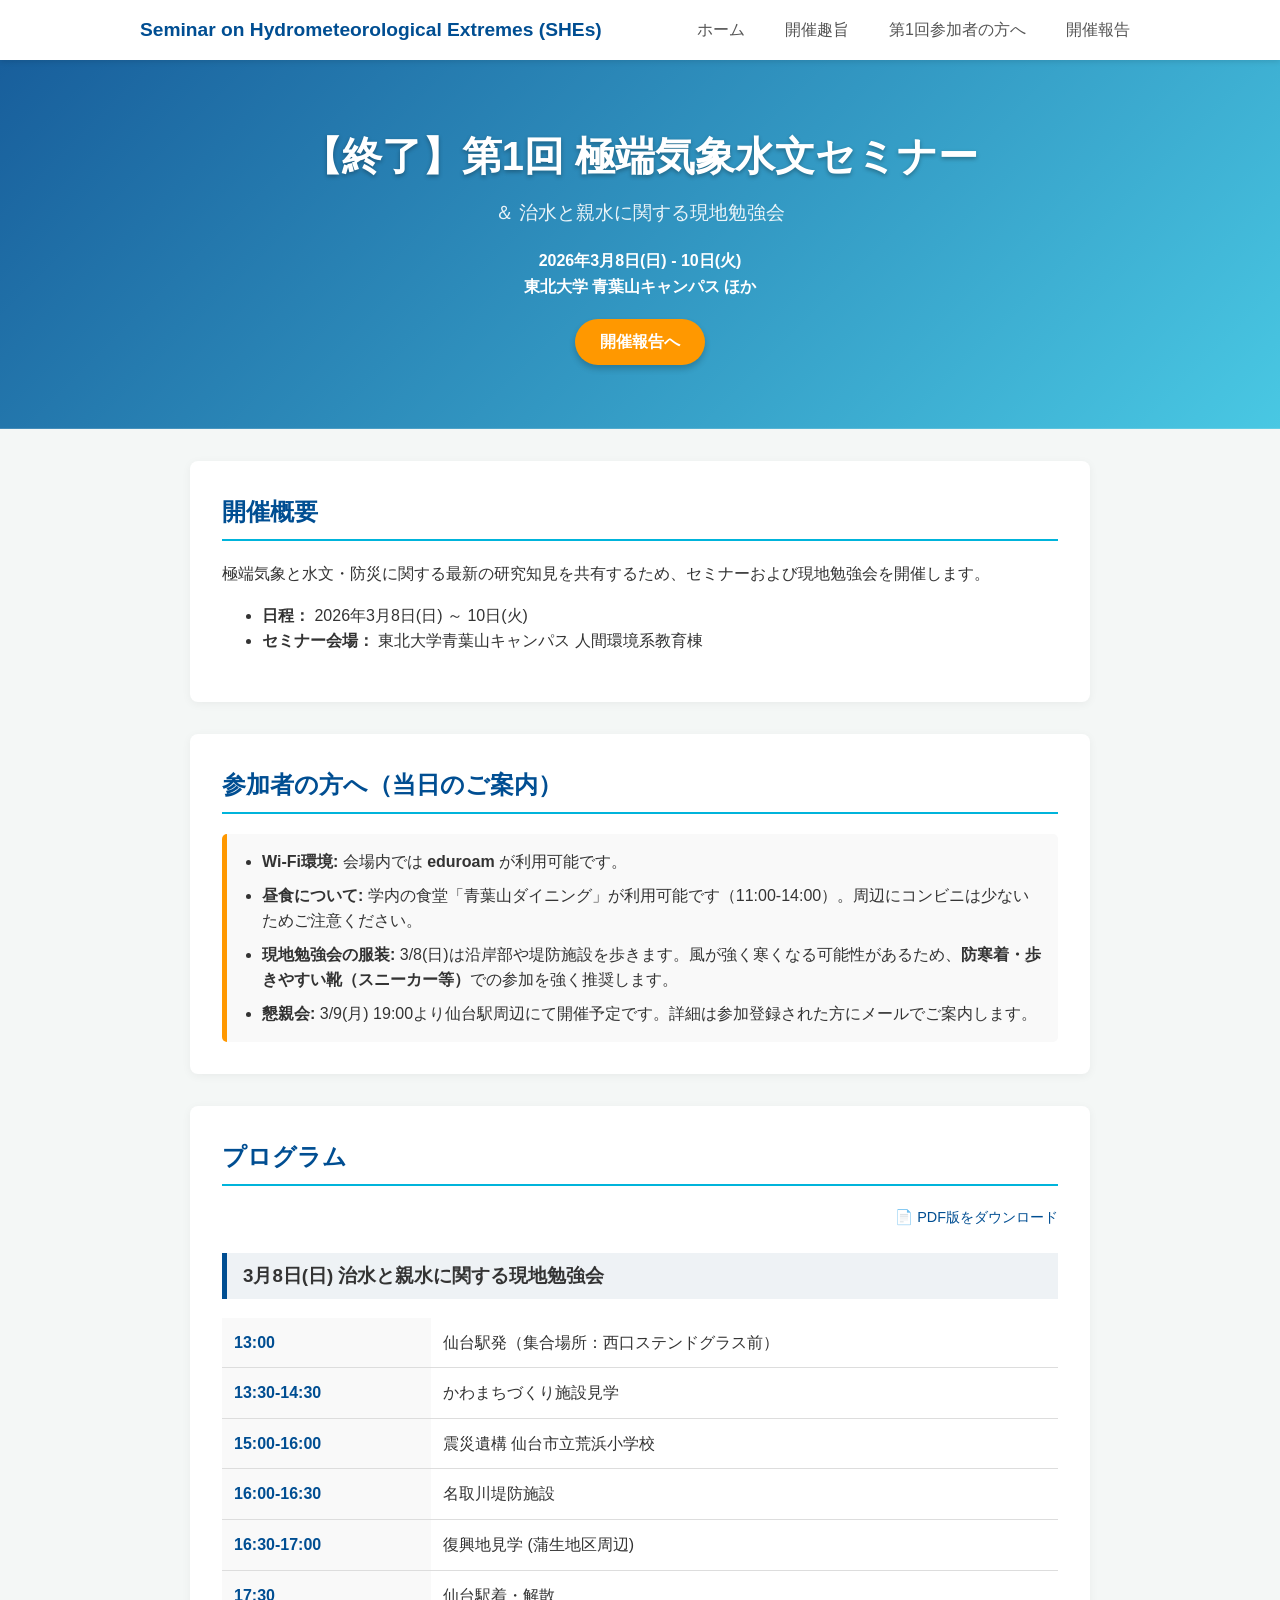
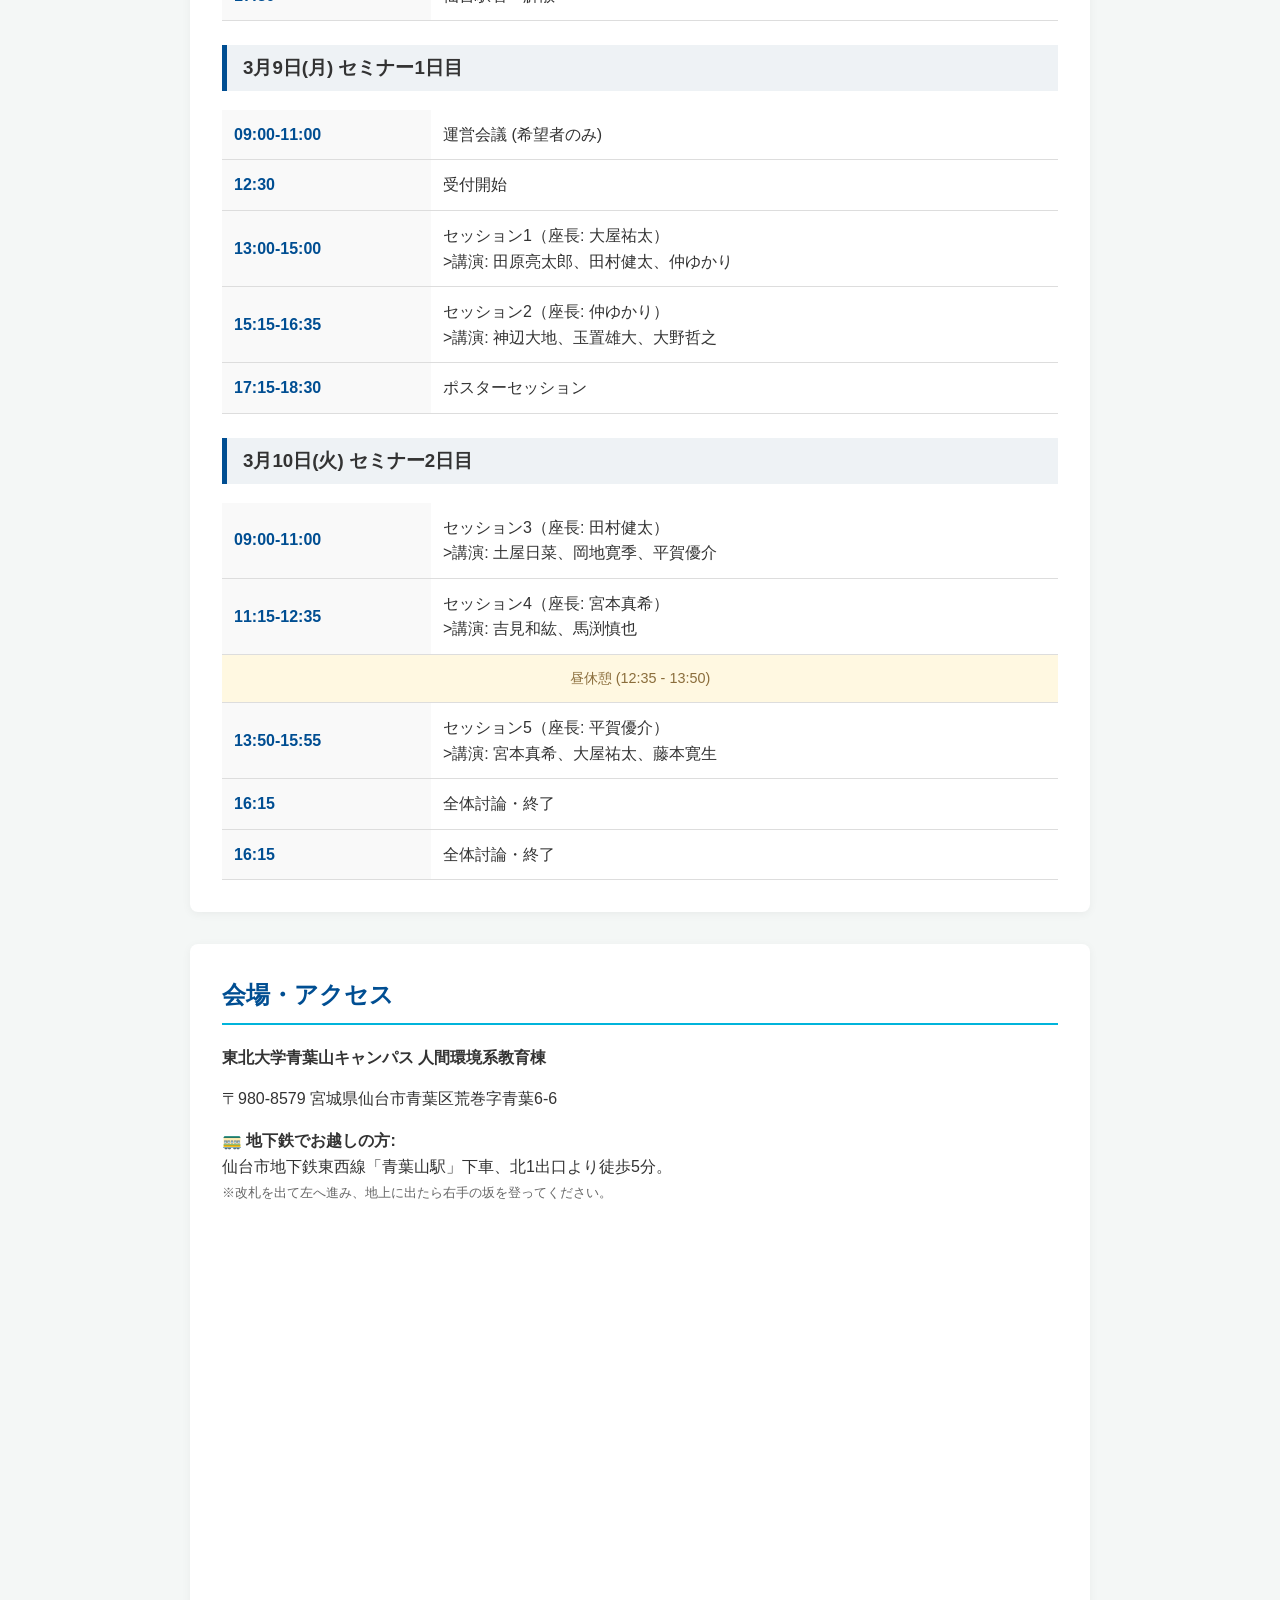
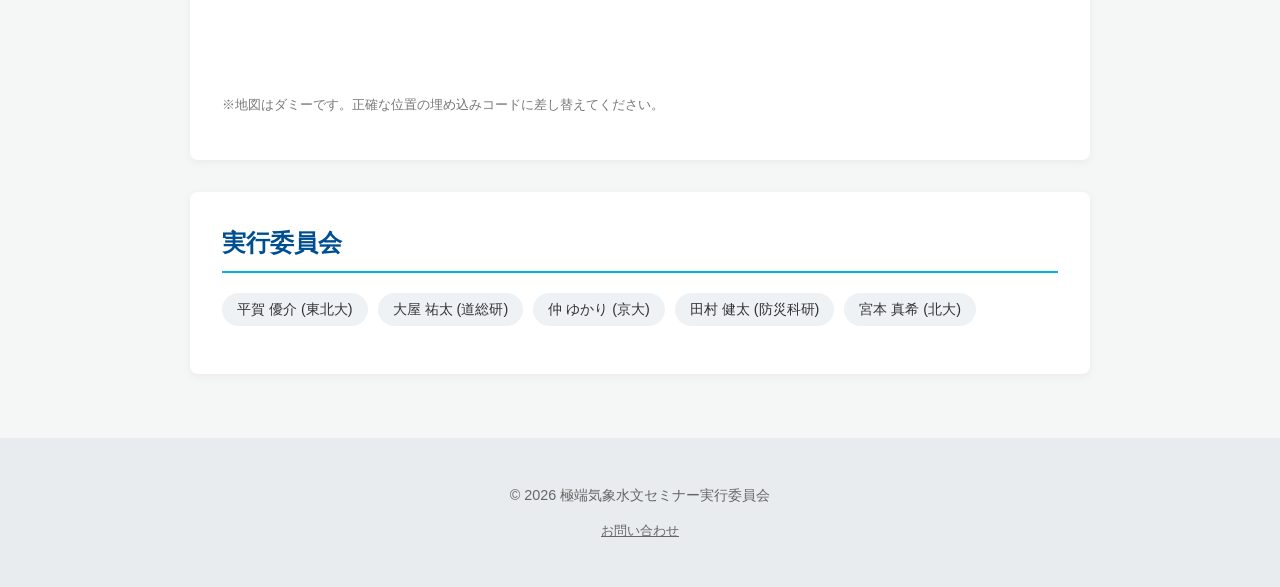
==== commit 0e77d67a: "Add files via upload" ====
--- a/index.html
+++ b/index.html
@@ -23,7 +23,7 @@
     </nav> -->
     <nav class="navbar">
     <div class="nav-container">
-        <a href="index.html" class="logo">Extreme Hydrometeorological Seminar</a>
+        <a href="index.html" class="logo">Seminar on Hydrometeorological Extremes (SHEs)</a>
         <ul class="nav-links">
         <li><a href="index.html">ホーム</a></li>
 	<li><a href="pages/about.html">開催趣旨</a></li>
@@ -33,6 +33,7 @@
 	        <a href="#info">当日のご案内</a>
 		<a href="#program">プログラム</a>
                 <a href="#access">アクセス</a>
+		<a href="pages/contact.html">お問い合わせ</a>
             </div>
         </li>
         
@@ -43,7 +44,6 @@
                 <a href="#">第2回 (準備中)</a>
             </div>
         </li>
-        <li><a href="pages/contact.html">お問い合わせ</a></li>
     </ul>
     </div>
 </nav>
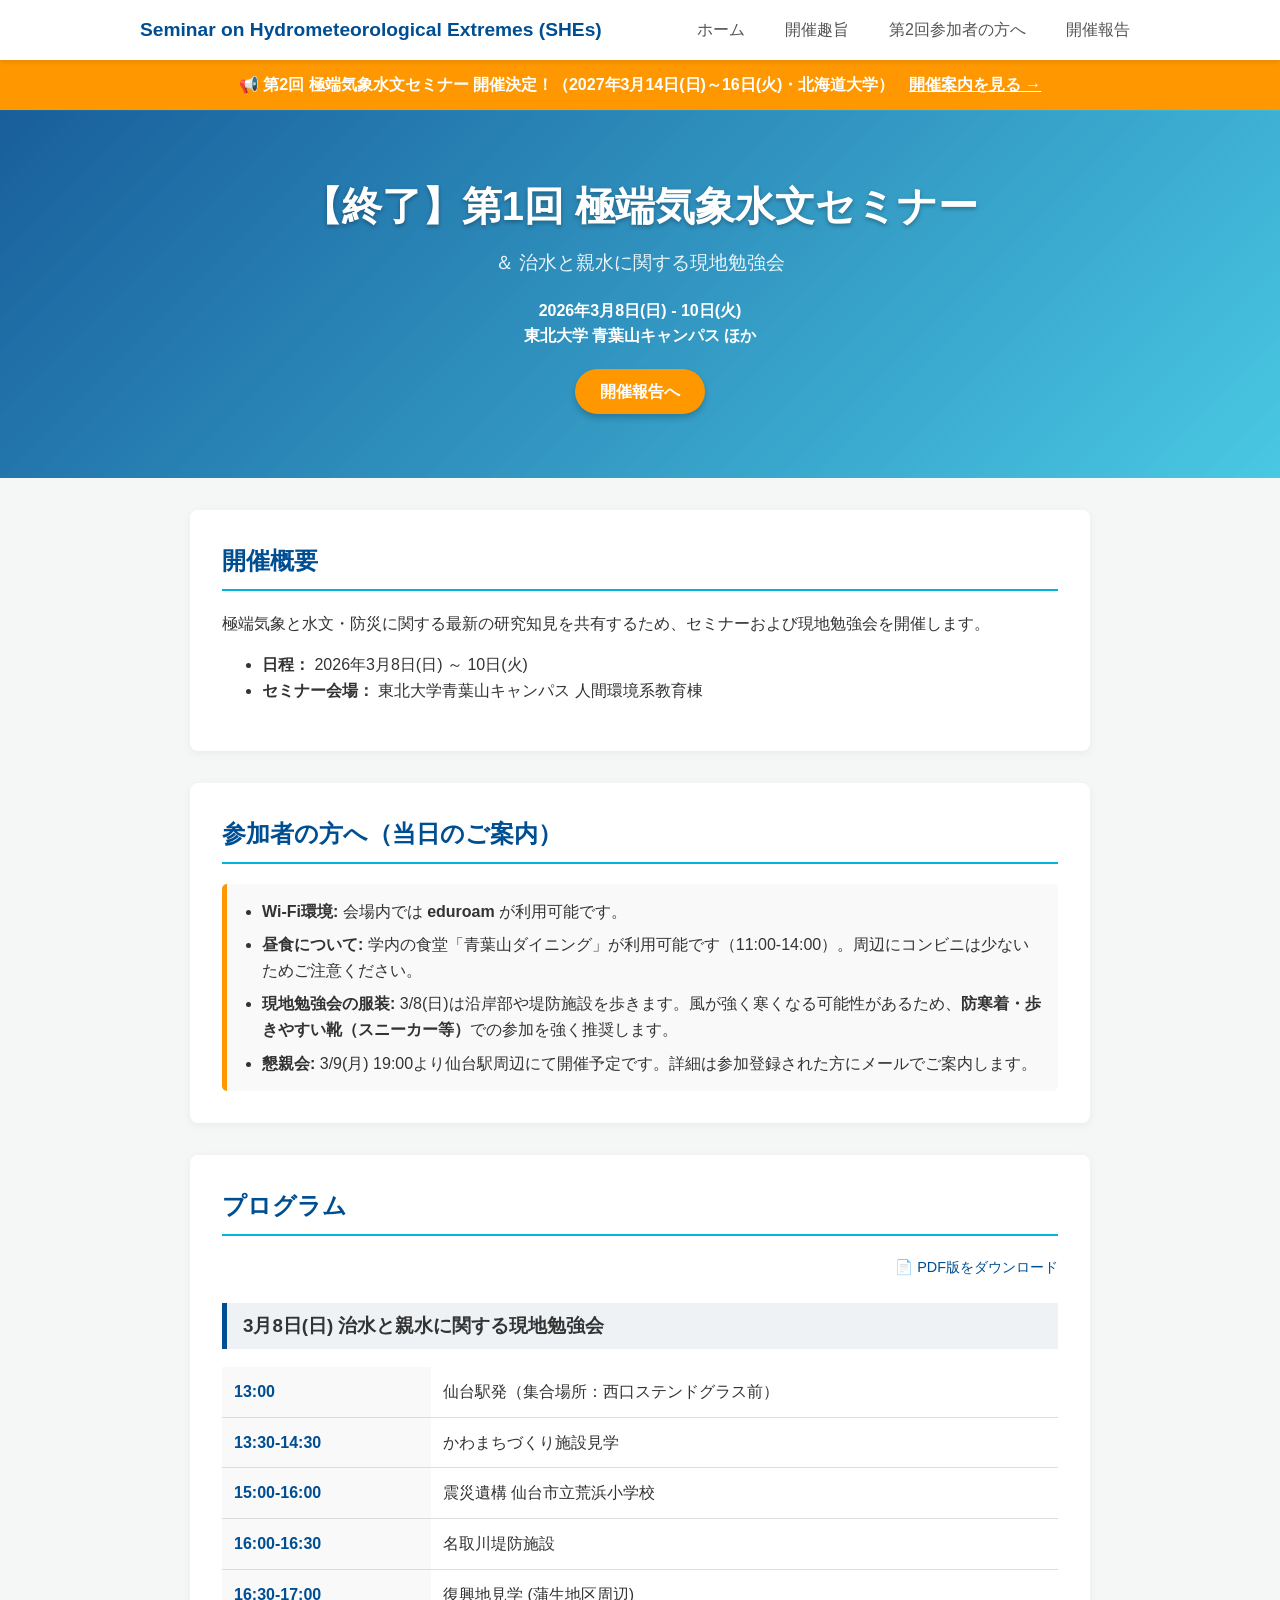
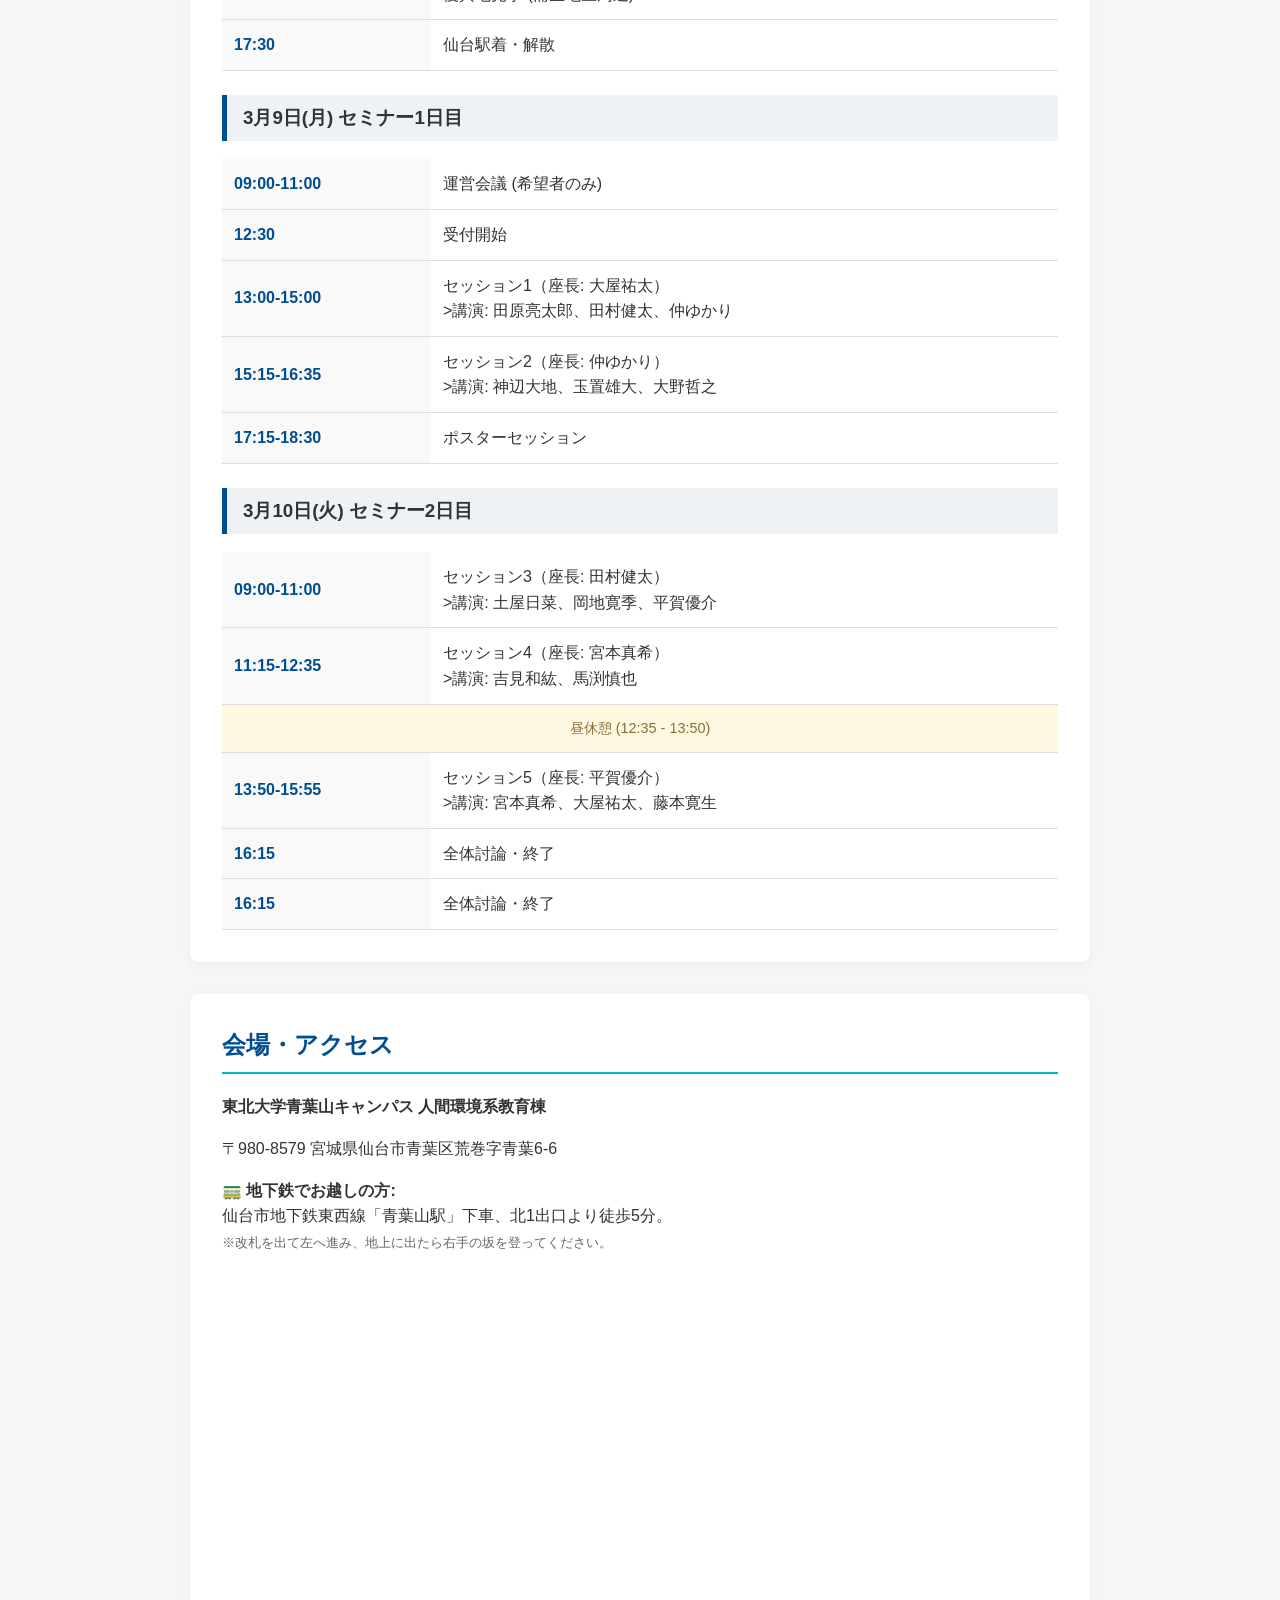
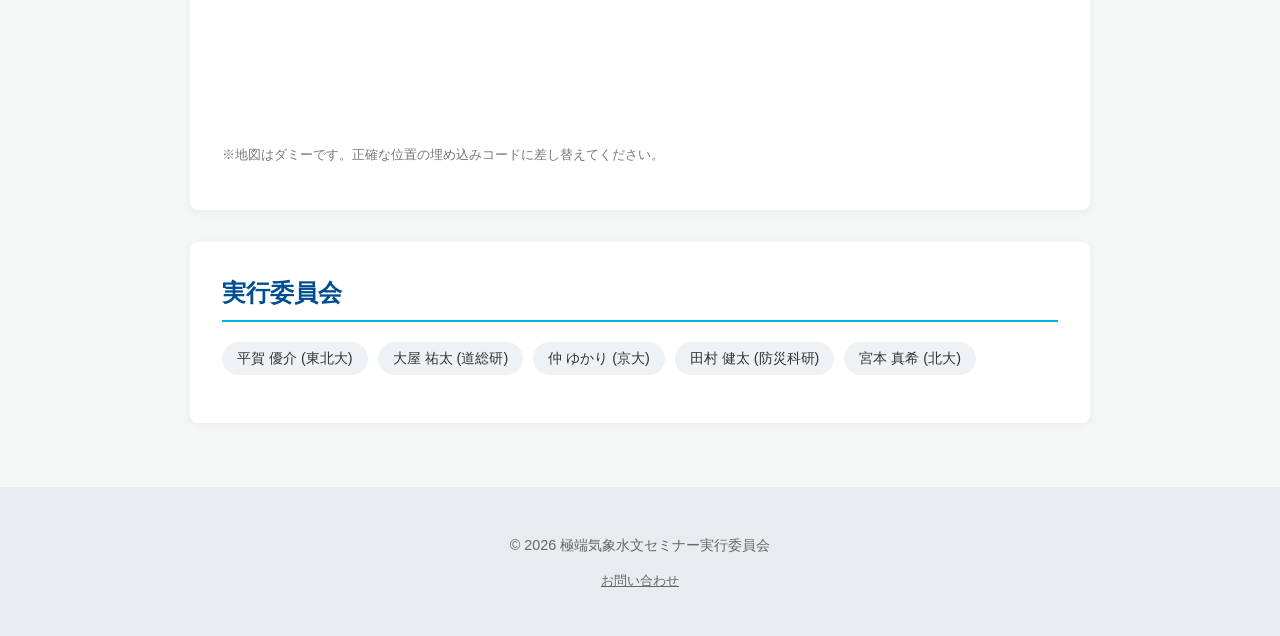
==== commit 16613492: "Add files via upload" ====
--- a/index.html
+++ b/index.html
@@ -4,8 +4,10 @@
     <meta charset="UTF-8">
     <meta name="viewport" content="width=device-width, initial-scale=1.0">
     <title>第1回 極端気象水文セミナー</title>
-    <meta name="robots" content="noindex, nofollow">
+    <!-- <meta name="robots" content="noindex, nofollow"> -->
+    <meta name="description" content="極端気象水文に関する最新の研究知見を共有する「極端気象水文セミナー」のウェブサイトです。大雨・大雪・干ばつ・台風などを対象に、国内外の研究者が集い議論を行います。">
     <link rel="stylesheet" href="css/style.css">
+    <meta name="google-site-verification" content="66jQix7qK29XHIRoynVuwYj6U77SK2siUqJWn8D0U24" />
 </head>
 <body>
 
@@ -28,11 +30,11 @@
         <li><a href="index.html">ホーム</a></li>
 	<li><a href="pages/about.html">開催趣旨</a></li>
 	<li class="dropdown">
-            <a href="#" class="dropbtn">第1回参加者の方へ</a>
+            <a href="pages/vol2.html" class="dropbtn">第2回参加者の方へ</a>
             <div class="dropdown-content">
-	        <a href="#info">当日のご案内</a>
-		<a href="#program">プログラム</a>
-                <a href="#access">アクセス</a>
+	        <a href="pages/vol2.html#info">当日のご案内</a>
+		<a href="pages/vol2.html#program">プログラム</a>
+                <a href="pages/vol2.html#access">アクセス</a>
 		<a href="pages/contact.html">お問い合わせ</a>
             </div>
         </li>
@@ -48,6 +50,10 @@
     </div>
 </nav>
 
+    <div style="background:#ff9800; color:#fff; text-align:center; padding:12px 15px; font-weight:bold;">
+        📢 第2回 極端気象水文セミナー 開催決定！（2027年3月14日(日)～16日(火)・北海道大学）
+        <a href="pages/vol2.html" style="color:#fff; text-decoration:underline; margin-left:10px; white-space:nowrap;">開催案内を見る →</a>
+    </div>
 
     <div class="hero">
         <div class="hero-content">
--- a/css/style.css
+++ b/css/style.css
@@ -221,3 +221,88 @@
     display: block;
 }
 
+/* =========================================
+   講師紹介セクションのスタイル
+========================================= */
+#speakers {
+    margin-top: 40px;
+}
+
+.speaker-card {
+    display: flex;
+    flex-wrap: wrap;
+    background: #ffffff;
+    border: 1px solid #ddd;
+    border-radius: 8px;
+    padding: 20px;
+    margin-bottom: 25px;
+    box-shadow: 0 4px 6px rgba(0,0,0,0.05); /* 軽い影をつけて浮かせる */
+}
+
+/* 写真部分 */
+.speaker-photo {
+    flex: 0 0 150px; /* 写真の幅を150pxに固定 */
+    margin-right: 25px;
+    margin-bottom: 15px;
+}
+
+.speaker-photo img {
+    width: 100%;
+    height: auto;
+    aspect-ratio: 1 / 1; /* 正方形にする */
+    object-fit: cover; /* 画像が歪まないように切り抜く */
+    border: 3px solid #f0f0f0;
+}
+
+/* テキスト情報部分 */
+.speaker-info {
+    flex: 1;
+    min-width: 250px; /* スマホなどで幅が狭くなったら縦並びにする */
+}
+
+.speaker-name {
+    margin-top: 0;
+    margin-bottom: 10px;
+    font-size: 1.3rem;
+    color: #333;
+    border-bottom: 2px solid #ff9800; /* 名前の下にアクセントカラーの線 */
+    padding-bottom: 5px;
+}
+
+.speaker-affiliation {
+    font-size: 0.9rem;
+    color: #666;
+    font-weight: normal;
+}
+
+.speaker-theme {
+    font-size: 1.1rem;
+    color: #0056b3; /* テーマは少し目立つ青色に */
+    margin-bottom: 15px;
+}
+
+.speaker-abstract {
+    font-size: 0.95rem;
+    line-height: 1.7;
+    color: #444;
+    margin-bottom: 15px;
+}
+
+.speaker-bio {
+    font-size: 0.9rem;
+    color: #555;
+    background-color: #f9f9f9;
+    padding: 12px;
+    border-radius: 4px;
+    margin-bottom: 12px;
+}
+
+.speaker-links a {
+    color: #ff9800;
+    text-decoration: none;
+    font-weight: bold;
+}
+
+.speaker-links a:hover {
+    text-decoration: underline;
+}
